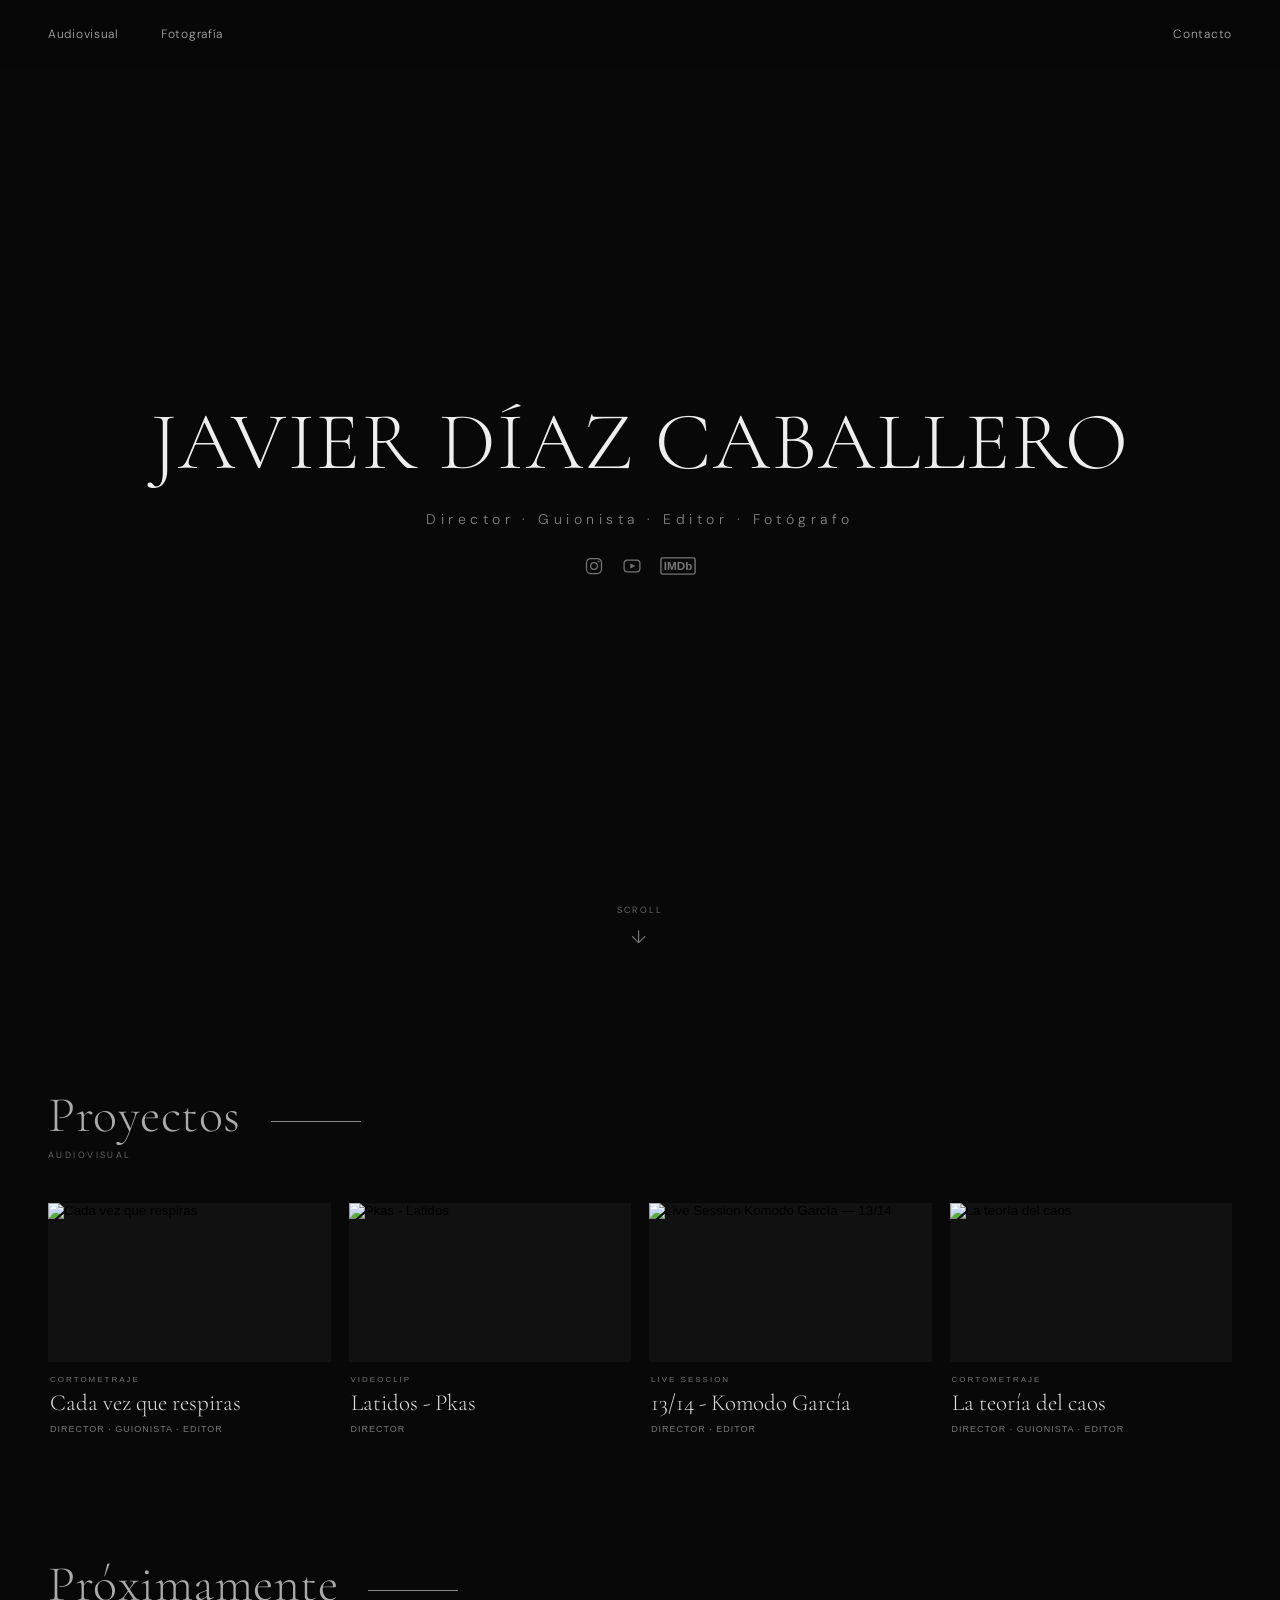
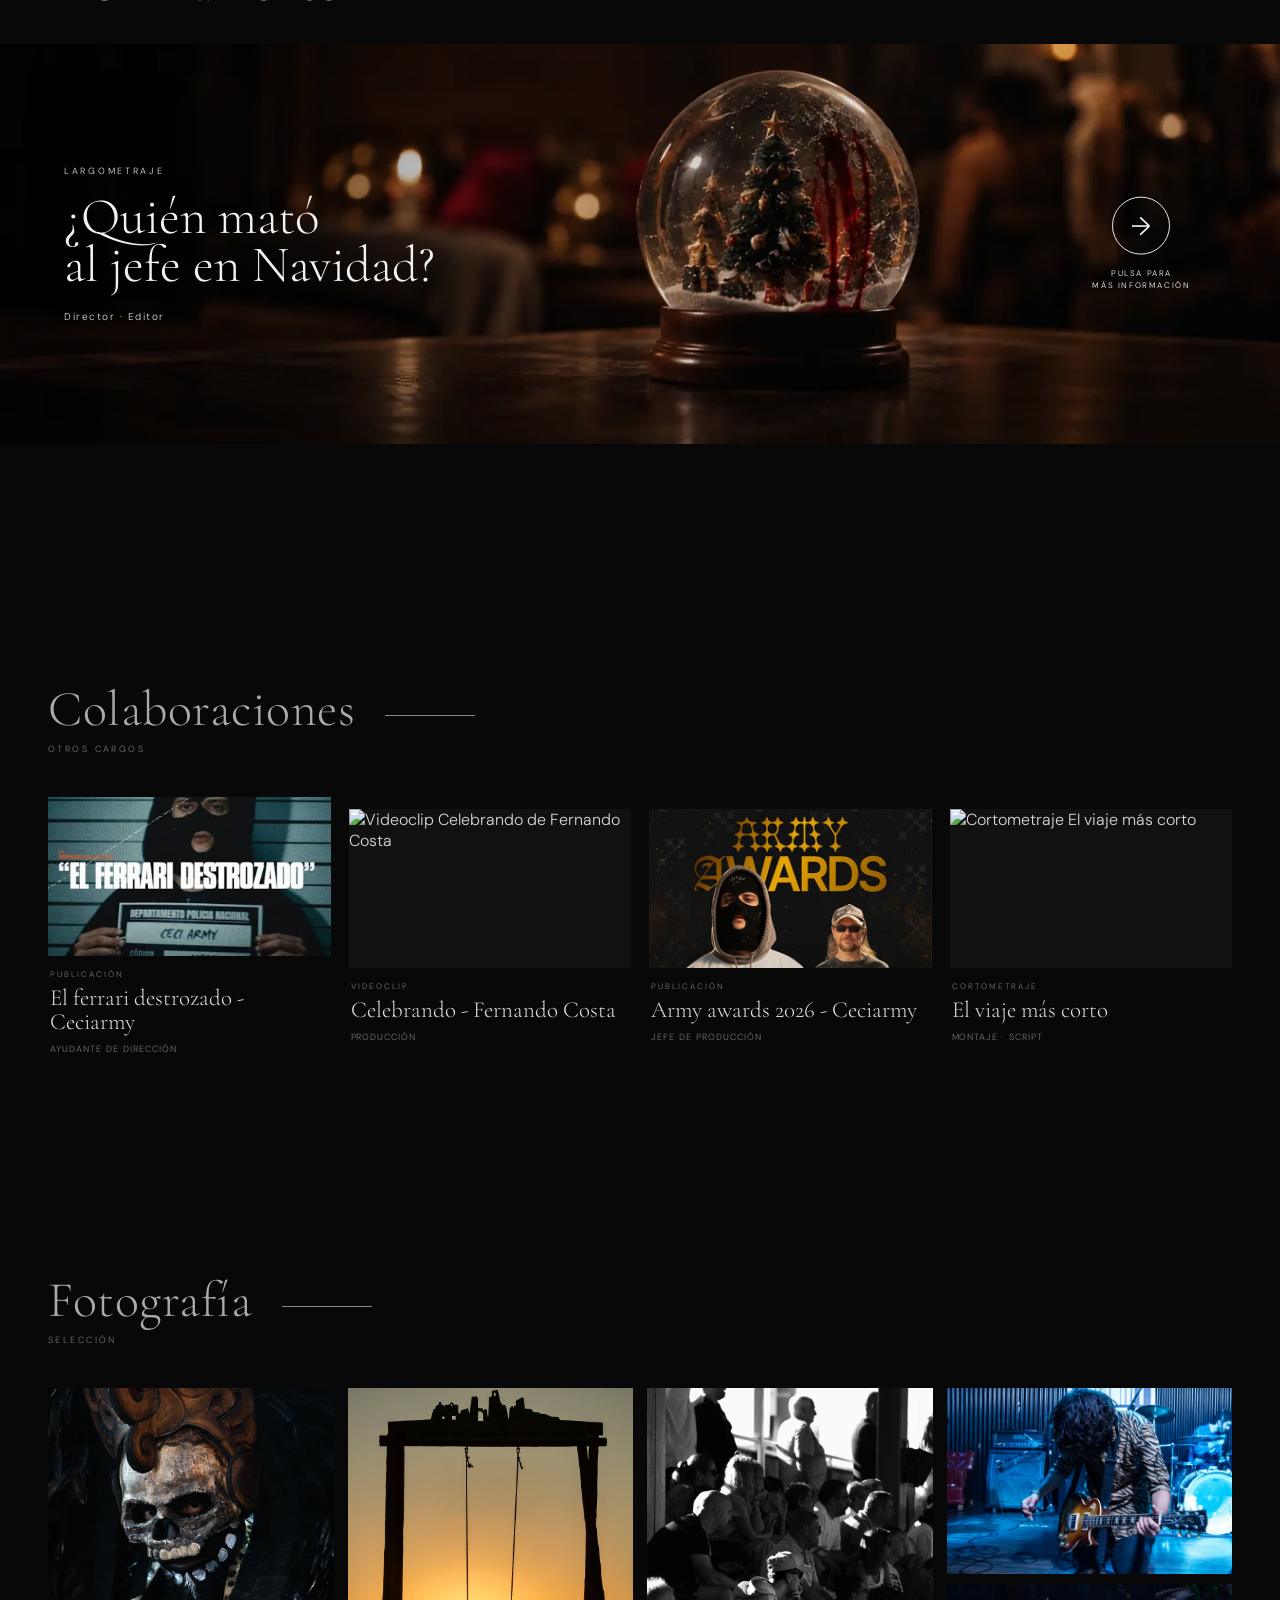
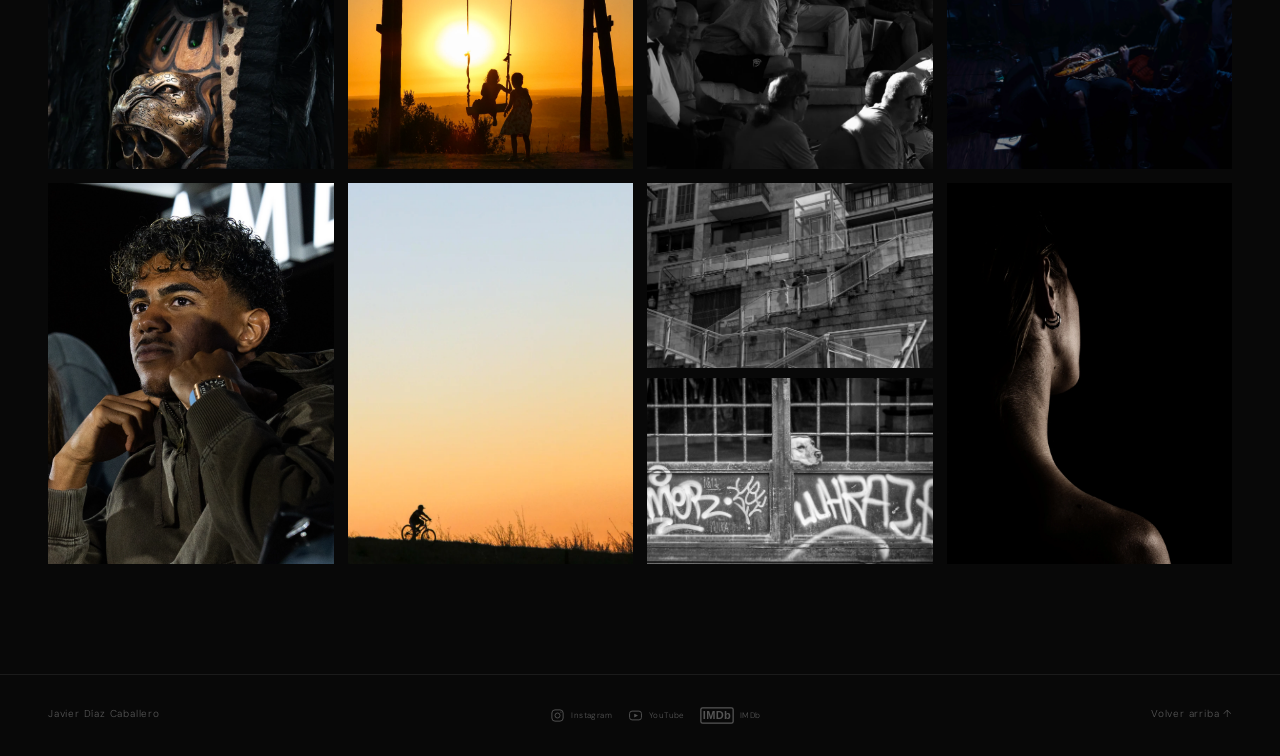
==== index.html @ ff7d281c "Usar portada WebP en inicio" ====
<!DOCTYPE html>
<html lang="es">

<head>
  <meta charset="UTF-8">
  <meta name="viewport" content="width=device-width, initial-scale=1.0">
  <title>Javier Díaz Caballero | Director, guionista, fotógrafo y editor</title>
  <meta name="description" content="Portfolio audiovisual y fotográfico de Javier Díaz Caballero, director, guionista, fotógrafo y editor. Largometrajes, cortometrajes, videoclips y colaboraciones.">
  <meta name="theme-color" content="#080808">
  <link rel="preconnect" href="https://fonts.googleapis.com">
  <link rel="preconnect" href="https://fonts.gstatic.com" crossorigin>
  <link href="https://fonts.googleapis.com/css2?family=Cormorant+Garamond:wght@300;400&family=DM+Sans:wght@300;400&display=swap" rel="stylesheet">
  <link rel="stylesheet" href="style.css">
</head>

<body>

  <header class="topbar" id="topbar">
    <nav class="topbar-left">
      <a href="#audiovisual">Audiovisual</a>
      <a href="#fotografia">Fotografía</a>
    </nav>
    <a href="#inicio" class="topbar-name">JAVIER DÍAZ CABALLERO</a>
    <nav class="topbar-right">
      <a href="contacto.html">Contacto</a>
    </nav>
  </header>

  <section class="hero" id="inicio">
    <div class="hero-content">
      <h1 id="hero-name">JAVIER DÍAZ CABALLERO</h1>
      <div class="hero-subtitle">Director · Guionista · Editor · Fotógrafo</div>
      <div class="hero-socials">
        <a href="https://www.instagram.com/javierdiazcaballero/" target="_blank" rel="noopener noreferrer" aria-label="Instagram">
          <svg viewBox="0 0 24 24" aria-hidden="true" style="width:20px;height:20px">
            <rect x="3" y="3" width="18" height="18" rx="5" ry="5" fill="none" stroke="currentColor" stroke-width="1.5" />
            <circle cx="12" cy="12" r="4" fill="none" stroke="currentColor" stroke-width="1.5" />
            <circle cx="17.5" cy="6.5" r="1" fill="currentColor" />
          </svg>
        </a>
        <a href="https://www.youtube.com/@javierdiazcaballero" target="_blank" rel="noopener noreferrer" aria-label="YouTube">
          <svg viewBox="0 0 24 24" aria-hidden="true" style="width:20px;height:20px">
            <rect x="2.5" y="5" width="19" height="14" rx="4" ry="4" fill="none" stroke="currentColor" stroke-width="1.5" />
            <path d="M10 9 L16 12 L10 15 Z" fill="currentColor" />
          </svg>
        </a>
        <a href="https://www.imdb.com/name/nm19049196/" target="_blank" rel="noopener noreferrer" aria-label="IMDb">
          <svg viewBox="0 0 40 20" style="width:36px;height:18px" aria-hidden="true">
            <rect x="1" y="1" width="38" height="18" rx="2" fill="none" stroke="currentColor" stroke-width="1.5" />
            <text x="20" y="14.5" text-anchor="middle" font-family="Arial, Helvetica, sans-serif" font-size="13" font-weight="900" fill="currentColor">IMDb</text>
          </svg>
        </a>
      </div>
    </div>
    <div class="hero-bottom">
      <a href="#audiovisual" class="scroll">SCROLL <span>↓</span></a>
    </div>
  </section>

  <main>
    <section id="audiovisual">
      <div class="section-header">
        <div>
          <h2>Proyectos</h2>
          <span class="section-label">Audiovisual</span>
        </div>
        <div class="section-line"></div>
      </div>

      <div class="projects">

        <button type="button" class="project project-video" data-video="https://www.youtube.com/embed/qft0q44p1rc?autoplay=1&rel=0" aria-label="Ver Cada vez que respiras">
          <div class="project-thumbnail">
            <img src="https://img.youtube.com/vi/qft0q44p1rc/maxresdefault.jpg" alt="Cada vez que respiras" loading="lazy" decoding="async">
          </div>
          <div class="project-info">
            <span class="project-type">Cortometraje</span>
            <h3>Cada vez que respiras</h3>
            <span class="project-role">DIRECTOR · GUIONISTA · EDITOR</span>
          </div>
        </button>

        <button type="button" class="project project-video" data-video="https://www.youtube.com/embed/8A5SqmwclHY?autoplay=1&rel=0" aria-label="Ver Latidos">
          <div class="project-thumbnail">
            <img src="https://img.youtube.com/vi/8A5SqmwclHY/maxresdefault.jpg" alt="Pkas - Latidos" loading="lazy" decoding="async">
          </div>
          <div class="project-info">
            <span class="project-type">Videoclip</span>
            <h3>Latidos - Pkas</h3>
            <span class="project-role">DIRECTOR</span>
          </div>
        </button>

        <button type="button" class="project project-video" data-video="https://www.youtube.com/embed/F_Lt15a8N4I?autoplay=1&rel=0" aria-label="Ver Live Session Komodo García">
          <div class="project-thumbnail">
            <img src="https://img.youtube.com/vi/F_Lt15a8N4I/maxresdefault.jpg" alt="Live Session Komodo García — 13/14" loading="lazy" decoding="async">
          </div>
          <div class="project-info">
            <span class="project-type">Live Session</span>
            <h3>13/14 - Komodo García</h3>
            <span class="project-role">DIRECTOR · EDITOR</span>
          </div>
        </button>

        <button type="button" class="project project-video" data-video="https://www.youtube.com/embed/ZtQ6fxfteO8?autoplay=1&rel=0" aria-label="Ver La teoría del caos">
          <div class="project-thumbnail">
            <img src="https://img.youtube.com/vi/ZtQ6fxfteO8/maxresdefault.jpg" alt="La teoría del caos" loading="lazy" decoding="async">
          </div>
          <div class="project-info">
            <span class="project-type">Cortometraje</span>
            <h3>La teoría del caos</h3>
            <span class="project-role">DIRECTOR · GUIONISTA · EDITOR</span>
          </div>
        </button>

      </div>

      <div class="upcoming">
        <div class="upcoming-header">
          <h2>Próximamente</h2>
          <div class="section-line"></div>
        </div>
        <a href="pelicula.html" class="upcoming-project">
          <div class="upcoming-image">
            <img src="imágenes/portadas/pelicula-portada.webp" alt="¿Quién mató al jefe en Navidad?" loading="lazy" decoding="async">
            <div class="upcoming-film-info">
              <span class="upcoming-type">Largometraje</span>
              <h3>¿Quién mató<br>al jefe en Navidad?</h3>
              <span class="upcoming-role">Director · Editor</span>
            </div>
            <div class="upcoming-cta">
              <div class="upcoming-circle">→</div>
              <span>PULSA PARA<br>MÁS INFORMACIÓN</span>
            </div>
          </div>
        </a>
      </div>
    </section>

    <section id="colaboraciones">
      <div class="section-header">
        <div>
          <h2>Colaboraciones</h2>
          <span class="section-label">Otros cargos</span>
        </div>
        <div class="section-line"></div>
      </div>
      <div class="collaborations-grid" id="collaborations-grid">
        <button type="button" class="project project-video collaboration-project collaboration-embed-trigger" data-video="https://www.instagram.com/reel/DVWljAODfEf/embed" aria-label="Reproducir EL FERRARI DESTROZADO dentro del portfolio">
          <div class="project-thumbnail collaboration-thumbnail">
            <img src="im%C3%A1genes/portadas/Portada%20ferrari.jpeg" alt="Portada de El Ferrari destrozado, colaboración con Ceciarmy" loading="lazy">
            <span class="collaboration-play" aria-hidden="true">↗</span>
          </div>
          <div class="project-info">
            <span class="project-type">Publicación</span>
            <h3>El ferrari destrozado - Ceciarmy</h3>
            <span class="project-role">AYUDANTE DE DIRECCIÓN</span>
          </div>
        </button>

        <button type="button" class="project project-video collaboration-project collaboration-embed-trigger" data-video="https://www.youtube.com/embed/Xs5RohVo41g?autoplay=1&amp;rel=0" aria-label="Reproducir CELEBRANDO - FERNANDO COSTA dentro del portfolio">
          <div class="project-thumbnail collaboration-thumbnail">
            <img src="https://img.youtube.com/vi/Xs5RohVo41g/hqdefault.jpg" alt="Videoclip Celebrando de Fernando Costa" loading="lazy">
            <span class="collaboration-play" aria-hidden="true">▶</span>
          </div>
          <div class="project-info">
            <span class="project-type">VIDEOCLIP</span>
            <h3>Celebrando - Fernando Costa</h3>
            <span class="project-role">PRODUCCIÓN</span>
          </div>
        </button>

        <button type="button" class="project project-video collaboration-project collaboration-embed-trigger" data-video="https://www.instagram.com/reel/DRAod-_jaOY/embed" aria-label="Reproducir ARMY AWARDS 2026 - CECI ARMY dentro del portfolio">
          <div class="project-thumbnail collaboration-thumbnail">
            <img src="im%C3%A1genes/portadas/army%20awards.jpg" alt="Portada de Army Awards 2026, colaboración con Ceci Army" loading="lazy">
            <span class="collaboration-play" aria-hidden="true">▶</span>
          </div>
          <div class="project-info">
            <span class="project-type">PUBLICACIÓN</span>
            <h3>Army awards 2026 - Ceciarmy</h3>
            <span class="project-role">JEFE DE PRODUCCIÓN</span>
          </div>
        </button>
        <button type="button" class="project project-video collaboration-project collaboration-embed-trigger" data-video="https://www.youtube.com/embed/mnYJEQEH6YE?autoplay=1&amp;rel=0" aria-label="Reproducir EL VIAJE MÁS CORTO dentro del portfolio">
          <div class="project-thumbnail collaboration-thumbnail">
            <img src="https://img.youtube.com/vi/mnYJEQEH6YE/hqdefault.jpg" alt="Cortometraje El viaje más corto" loading="lazy">
            <span class="collaboration-play" aria-hidden="true">▶</span>
          </div>
          <div class="project-info">
            <span class="project-type">CORTOMETRAJE</span>
            <h3>El viaje más corto</h3>
            <span class="project-role">MONTAJE · SCRIPT</span>
          </div>
        </button>
      </div>
    </section>

    <section id="fotografia">
      <div class="section-header">
        <div><h2>Fotografía</h2><span class="section-label">Selección</span></div>
        <div class="section-line"></div>
      </div>
      <div class="photo-grid" id="photo-gallery" aria-label="Galería fotográfica">
        <button class="photo-item" type="button" data-photo-index="0" aria-label="Ampliar fotografía 1"><img src="fotografias/JDG00147-2.webp" alt="Cráneo" loading="lazy"></button>
        <button class="photo-item" type="button" data-photo-index="1" aria-label="Ampliar fotografía 2"><img src="fotografias/P1000303-2.webp" alt="Columpio al atardecer" loading="lazy"></button>
        <button class="photo-item" type="button" data-photo-index="2" aria-label="Ampliar fotografía 3"><img src="fotografias/JDG01382-2.webp" alt="Espectadores" loading="lazy"></button>
        <div class="photo-pair" aria-label="Dos fotografías horizontales">
          <button class="photo-item photo-item-horizontal" type="button" data-photo-index="3" aria-label="Ampliar fotografía 4"><img src="fotografias/Ice%20Crime%203.webp" alt="Ice Crime 3" loading="lazy"></button>
          <button class="photo-item photo-item-horizontal" type="button" data-photo-index="4" aria-label="Ampliar fotografía 5"><img src="fotografias/Ice%20Crime%204.webp" alt="Ice Crime 4" loading="lazy"></button>
        </div>
        <button class="photo-item" type="button" data-photo-index="5" aria-label="Ampliar fotografía 6"><img src="fotografias/JDG03495.webp" alt="Lamine Yamal" loading="lazy"></button>
        <button class="photo-item" type="button" data-photo-index="6" aria-label="Ampliar fotografía 7"><img src="fotografias/P1000355.webp" alt="Ciclista al atardecer" loading="lazy"></button>
        <div class="photo-pair" aria-label="Dos fotografías horizontales">
          <button class="photo-item photo-item-horizontal" type="button" data-photo-index="7" aria-label="Ampliar fotografía 8"><img src="fotografias/More%20than%20pictures%2035.webp" alt="More than pictures 35" loading="lazy"></button>
          <button class="photo-item photo-item-horizontal" type="button" data-photo-index="8" aria-label="Ampliar fotografía 9"><img src="fotografias/More%20than%20pictures%2014.webp" alt="More than pictures 14" loading="lazy"></button>
        </div>
        <button class="photo-item" type="button" data-photo-index="9" aria-label="Ampliar fotografía 10"><img src="fotografias/More%20than%20pictures%2040.webp" alt="Modelo de espaldas" loading="lazy"></button>
      </div>
    </section>
  </main>

  <div class="video-modal" id="video-modal" aria-hidden="true">
    <div class="video-modal-backdrop" data-close="true"></div>
    <div class="video-modal-content" role="dialog" aria-modal="true">
      <button type="button" class="video-modal-close" id="video-modal-close" aria-label="Cerrar vídeo">×</button>
      <div class="video-frame">
        <iframe id="video-iframe" src="" title="Vídeo" allow="autoplay; encrypted-media; picture-in-picture; web-share; clipboard-write"></iframe>
      </div>
    </div>
  </div>

  
  <div class="external-preview-modal" id="external-preview-modal" aria-hidden="true">
    <div class="external-preview-backdrop" data-preview-close="true"></div>
    <section class="external-preview-dialog" role="dialog" aria-modal="true" aria-labelledby="external-preview-title">
      <button class="external-preview-close" type="button" aria-label="Cerrar vista previa" data-preview-close="true">×</button>
      <div class="external-preview-kicker">VISTA DENTRO DEL PORTFOLIO</div>
      <h2 id="external-preview-title">Vista previa</h2>
      <div id="external-preview-content" class="external-preview-content"></div>
      <a id="external-preview-open" class="external-preview-open" href="#" target="_blank" rel="noopener noreferrer">Abrir fuente externa ↗</a>
    </section>
  </div>

<div class="photo-lightbox" id="photo-lightbox" aria-hidden="true">
    <button class="photo-lightbox-close" type="button" aria-label="Cerrar fotografía">×</button>
    <button class="photo-lightbox-arrow photo-lightbox-prev" type="button" aria-label="Fotografía anterior">‹</button>
    <img class="photo-lightbox-image" id="photo-lightbox-image" src="" alt="">
    <button class="photo-lightbox-arrow photo-lightbox-next" type="button" aria-label="Fotografía siguiente">›</button>
    <span class="photo-lightbox-counter" id="photo-lightbox-counter" aria-live="polite"></span>
  </div>

<footer>
    <span>Javier Díaz Caballero</span>
    <div class="footer-socials">
      <a href="https://www.instagram.com/javierdiazcaballero/" target="_blank" rel="noopener noreferrer" aria-label="Instagram">
        <svg viewBox="0 0 24 24" aria-hidden="true">
          <rect x="3" y="3" width="18" height="18" rx="5" ry="5" fill="none" stroke="currentColor" stroke-width="1.5" />
          <circle cx="12" cy="12" r="4" fill="none" stroke="currentColor" stroke-width="1.5" />
          <circle cx="17.5" cy="6.5" r="1" fill="currentColor" />
        </svg>
        <span>Instagram</span>
      </a>
      <a href="https://www.youtube.com/@javierdiazcaballero" target="_blank" rel="noopener noreferrer" aria-label="YouTube">
        <svg viewBox="0 0 24 24" aria-hidden="true">
          <rect x="2.5" y="5" width="19" height="14" rx="4" ry="4" fill="none" stroke="currentColor" stroke-width="1.5" />
          <path d="M10 9 L16 12 L10 15 Z" fill="currentColor" />
        </svg>
        <span>YouTube</span>
      </a>
      <a href="https://www.imdb.com/name/nm19049196/" target="_blank" rel="noopener noreferrer" aria-label="IMDb">
        <svg viewBox="0 0 40 20" style="width:34px;height:17px" aria-hidden="true">
          <rect x="1" y="1" width="38" height="18" rx="2" fill="none" stroke="currentColor" stroke-width="1.5" />
          <text x="20" y="14.5" text-anchor="middle" font-family="Arial, Helvetica, sans-serif" font-size="13" font-weight="900" fill="currentColor">IMDb</text>
        </svg>
        <span>IMDb</span>
      </a>
    </div>
    <a href="#inicio">Volver arriba ↑</a>
  </footer>

  <script>
    const topbar = document.getElementById('topbar');
    const heroName = document.getElementById('hero-name');

    function updateHeader() {
      if (window.scrollY > 80) {
        topbar.classList.add('is-visible');
        heroName.classList.add('is-scrolled');
      } else {
        topbar.classList.remove('is-visible');
        heroName.classList.remove('is-scrolled');
      }
    }

    window.addEventListener('scroll', updateHeader);
    updateHeader();

    const modal = document.getElementById('video-modal');
    const iframe = document.getElementById('video-iframe');
    const close = document.getElementById('video-modal-close');
    const triggers = document.querySelectorAll('.project-video');

    triggers.forEach(trigger => {
      trigger.addEventListener('click', () => {
        const isInstagramReel = trigger.dataset.video.includes('instagram.com');
        modal.classList.toggle('is-vertical', isInstagramReel);
        iframe.src = trigger.dataset.video;
        modal.classList.add('is-open');
        modal.setAttribute('aria-hidden', 'false');
        document.body.classList.add('modal-open');
      });
    });

    function closeVideo() {
      iframe.src = '';
      modal.classList.remove('is-open', 'is-vertical');
      modal.setAttribute('aria-hidden', 'true');
      document.body.classList.remove('modal-open');
    }

    close.addEventListener('click', closeVideo);

    modal.addEventListener('click', event => {
      if (event.target.dataset.close === 'true') {
        closeVideo();
      }
    });

    document.addEventListener('keydown', event => {
      if (event.key === 'Escape') {
        closeVideo();
      }
    });
  </script>


<script>
(() => {
  const modal = document.getElementById('external-preview-modal');
  if (!modal) return;
  const title = document.getElementById('external-preview-title');
  const content = document.getElementById('external-preview-content');
  const openLink = document.getElementById('external-preview-open');
  let lastFocus = null;
  function closePreview() {
    modal.classList.remove('is-open');
    modal.setAttribute('aria-hidden', 'true');
    document.body.classList.remove('external-preview-open');
    content.replaceChildren();
    if (lastFocus) lastFocus.focus();
  }
  function showPreview(anchor) {
    lastFocus = anchor;
    const url = anchor.href;
    const host = new URL(url).hostname.replace('www.', '');
    const label = anchor.getAttribute('aria-label') || anchor.innerText.trim().replace(/\s+/g, ' ') || host;
    const context = anchor.closest('article, .film-news-card, .social-card, section, footer');
    const contextText = context ? context.innerText.trim().replace(/\s+/g, ' ').slice(0, 340) : '';
    title.textContent = label;
    openLink.href = url;
    content.replaceChildren();
    if (host.includes('instagram.com')) {
      const follow = document.createElement('a');
      follow.className = 'instagram-follow-cta';
      follow.href = 'https://www.instagram.com/javierdiazcaballero/';
      follow.target = '_blank';
      follow.rel = 'noopener noreferrer';
      follow.textContent = 'Seguir';
      content.appendChild(follow);
      const quote = document.createElement('blockquote');
      quote.className = 'instagram-media';
      quote.setAttribute('data-instgrm-permalink', url);
      quote.setAttribute('data-instgrm-version', '14');
      quote.style.cssText = 'background:#fff;border:0;border-radius:8px;margin:0 auto;max-width:540px;min-width:280px;width:100%;';
      content.appendChild(quote);
      if (!document.querySelector('script[data-instagram-embed]')) {
        const embedScript = document.createElement('script');
        embedScript.async = true;
        embedScript.src = 'https://www.instagram.com/embed.js';
        embedScript.dataset.instagramEmbed = 'true';
        embedScript.onload = () => { if (window.instgrm) window.instgrm.Embeds.process(); };
        document.body.appendChild(embedScript);
      } else if (window.instgrm) {
        window.instgrm.Embeds.process();
      }
    } else if (host.includes('imdb.com')) {
      const profile = document.createElement('article');
      profile.className = 'imdb-profile-preview';
      const head = document.createElement('div');
      head.className = 'imdb-profile-head';
      const monogram = document.createElement('div');
      monogram.className = 'imdb-profile-monogram';
      monogram.textContent = 'JD';
      const identity = document.createElement('div');
      const name = document.createElement('h3');
      name.className = 'imdb-profile-name';
      name.textContent = 'Javier Díaz Caballero';
      const roles = document.createElement('p');
      roles.className = 'imdb-profile-roles';
      roles.textContent = 'Director · Editor';
      identity.append(name, roles);
      head.append(monogram, identity);
      const line = document.createElement('div');
      line.className = 'imdb-profile-divider';
      const caption = document.createElement('p');
      caption.className = 'imdb-profile-caption';
      caption.textContent = 'Perfil profesional en IMDb';
      const credits = document.createElement('div');
      credits.className = 'imdb-profile-credit';
      const creditName = document.createElement('strong');
      creditName.textContent = '¿Quién mató al jefe en Navidad?';
      const creditRole = document.createElement('span');
      creditRole.textContent = 'Largometraje';
      credits.append(creditName, creditRole);
      profile.append(head, line, caption, credits);
      content.appendChild(profile);
    } else {
      const card = document.createElement('div');
      card.className = 'external-preview-card';
      const source = document.createElement('span');
      source.className = 'external-preview-source';
      source.textContent = host;
      const description = document.createElement('p');
      description.className = 'external-preview-description';
      description.textContent = contextText || ('Has seleccionado contenido de ' + host + '. Puedes consultar la referencia desde aquí sin salir automáticamente del portfolio.');
      const note = document.createElement('p');
      note.className = 'external-preview-note';
      note.textContent = 'La página completa de esta fuente no se puede garantizar dentro de otra web. Permaneces en el portfolio; solo saldrás si eliges abrir la fuente.';
      card.append(source, description, note);
      content.appendChild(card);
    }
    modal.classList.add('is-open');
    modal.setAttribute('aria-hidden', 'false');
    document.body.classList.add('external-preview-open');
    modal.querySelector('[data-preview-close="true"]').focus();
  }
  document.querySelectorAll('a[target="_blank"][href^="https://"]').forEach(anchor => {
    if (anchor.dataset.video || anchor.closest('#external-preview-modal')) return;
    const targetHost = new URL(anchor.href).hostname;
    if (targetHost.includes('youtube.com') || targetHost.includes('youtu.be') || targetHost.includes('instagram.com') || targetHost.includes('imdb.com')) return;
    anchor.addEventListener('click', event => {
      if (event.metaKey || event.ctrlKey || event.shiftKey || event.altKey) return;
      event.preventDefault();
      showPreview(anchor);
    });
  });
  modal.addEventListener('click', event => {
    if (event.target.dataset.previewClose === 'true') closePreview();
  });
  document.addEventListener('keydown', event => {
    if (event.key === 'Escape' && modal.classList.contains('is-open')) closePreview();
  });
})();
</script>

<script>
(() => {
  const gallery = document.getElementById('photo-gallery');
  const lightbox = document.getElementById('photo-lightbox');
  if (!gallery || !lightbox) return;
  const photos = Array.from(gallery.querySelectorAll('img'));
  const image = document.getElementById('photo-lightbox-image');
  const counter = document.getElementById('photo-lightbox-counter');
  const closeButton = lightbox.querySelector('.photo-lightbox-close');
  const previousButton = lightbox.querySelector('.photo-lightbox-prev');
  const nextButton = lightbox.querySelector('.photo-lightbox-next');
  let current = 0, previousFocus = null;
  function showPhoto(index) {
    current = (index + photos.length) % photos.length;
    image.src = photos[current].src;
    image.alt = photos[current].alt;
    counter.textContent = (current + 1) + ' / ' + photos.length;
  }
  function openPhoto(index, trigger) {
    previousFocus = trigger; showPhoto(index);
    lightbox.classList.add('is-open');
    lightbox.setAttribute('aria-hidden', 'false');
    document.body.classList.add('photo-lightbox-open');
    closeButton.focus();
  }
  function closePhoto() {
    lightbox.classList.remove('is-open');
    lightbox.setAttribute('aria-hidden', 'true');
    document.body.classList.remove('photo-lightbox-open');
    image.src = '';
    if (previousFocus) previousFocus.focus();
  }
  gallery.querySelectorAll('.photo-item').forEach(button => {
    button.addEventListener('click', () => openPhoto(Number(button.dataset.photoIndex), button));
  });
  previousButton.addEventListener('click', () => showPhoto(current - 1));
  nextButton.addEventListener('click', () => showPhoto(current + 1));
  closeButton.addEventListener('click', closePhoto);
  lightbox.addEventListener('click', event => { if (event.target === lightbox) closePhoto(); });
  document.addEventListener('keydown', event => {
    if (!lightbox.classList.contains('is-open')) return;
    if (event.key === 'Escape') closePhoto();
    if (event.key === 'ArrowLeft') showPhoto(current - 1);
    if (event.key === 'ArrowRight') showPhoto(current + 1);
  });
  let touchStartX = 0;
  lightbox.addEventListener('touchstart', event => { touchStartX = event.changedTouches[0].screenX; }, {passive:true});
  lightbox.addEventListener('touchend', event => {
    const delta = event.changedTouches[0].screenX - touchStartX;
    if (Math.abs(delta) > 45) showPhoto(current + (delta < 0 ? 1 : -1));
  }, {passive:true});
})();
</script>

</body>
</html>
---- style.css ----
400&family=DM+Sans:wght@300;400&display=swap');

* {
  box-sizing: border-box;
}


html {
  scroll-behavior: smooth;
}


body {
  margin: 0;
  background: #080808;
  color: #d8d8d8;
  font-family: 'DM Sans', sans-serif;
  font-weight: 300;
}


body.modal-open {
  overflow: hidden;
}


a {
  color: inherit;
  text-decoration: none;
}



/* =========================
   TOPBAR
========================= */

.topbar {
  position: fixed;
  top: 0;
  left: 0;
  right: 0;
  z-index: 100;
  height: 68px;

  display: grid;
  grid-template-columns: 1fr auto 1fr;
  align-items: center;

  padding: 0 48px;

  background: rgba(8, 8, 8, 0.92);

  backdrop-filter: blur(12px);
  -webkit-backdrop-filter: blur(12px);

  border-bottom: 1px solid rgba(255, 255, 255, 0.08);

  opacity: 0;
  transform: translateY(-100%);

  transition:
    opacity 0.45s ease,
    transform 0.45s ease;
}


.topbar.is-visible {
  opacity: 1;
  transform: translateY(0);
}


.topbar-left,
.topbar-right {
  display: flex;
  align-items: center;
}


.topbar-left {
  gap: 42px;
}


.topbar-right {
  justify-content: flex-end;
}


.topbar a {
  font-size: 12px;
  letter-spacing: 0.06em;
  color: #aaa;
  transition: color 0.3s ease;
}


.topbar a:hover {
  color: #fff;
}


.topbar-name {
  font-family: 'Cormorant Garamond', serif !important;
  font-size: 18px !important;
  font-weight: 300 !important;
  letter-spacing: 0.18em !important;
  color: #d5d5d5 !important;
  white-space: nowrap;
}



/* =========================
   HERO
========================= */

.hero {
  min-height: 100svh;

  position: relative;

  display: flex;
  align-items: center;
  justify-content: center;

  padding: 40px;
}


.hero-content {
  text-align: center;
}


.hero h1 {
  margin: 0;

  font-family: 'Cormorant Garamond', serif;

  font-size: clamp(48px, 7vw, 108px);

  line-height: 0.95;

  font-weight: 300;

  letter-spacing: 0.02em;

  color: #eeeeee;

  white-space: nowrap;

  transition:
    transform 0.7s cubic-bezier(.22,.61,.36,1),
    opacity 0.5s ease;
}


.hero h1.is-scrolled {
  transform: translateY(-45vh);
  opacity: 0;
}


.hero-subtitle {
  margin-top: 28px;

  font-size: 13px;

  letter-spacing: 0.28em;

  color: #858585;
}


.hero-bottom {
  position: absolute;

  bottom: 34px;

  left: 0;
  right: 0;

  text-align: center;
}


.scroll {
  display: flex;

  flex-direction: column;

  align-items: center;

  gap: 12px;

  font-size: 9px;

  letter-spacing: 0.25em;

  color: #777;
}


.scroll span {
  font-size: 18px;

  line-height: 1;
}



/* =========================
   SECCIONES
========================= */

#audiovisual,
#fotografia {
  padding: 110px 48px;
}


section {
  scroll-margin-top: 90px;
}



/* =========================
   CABECERAS
========================= */

.section-header,
.upcoming-header {
  display: flex;

  align-items: center;

  gap: 30px;

  margin-bottom: 42px;
}


.section-header h2,
.upcoming-header h2 {
  margin: 0;

  font-family: 'Cormorant Garamond', serif;

  font-size: clamp(38px, 4vw, 50px);

  line-height: 1;

  font-weight: 300;

  color: #aaa;

  letter-spacing: 0.01em;
}


.section-label {
  display: block;

  margin-top: 9px;

  font-size: 9px;

  text-transform: uppercase;

  letter-spacing: 0.27em;

  color: #777;
}


.section-line {
  width: 90px;

  height: 1px;

  background: #888;

  margin-top: 13px;
}



/* =========================
   PROYECTOS
========================= */

.projects {
  display: grid;

  grid-template-columns:
    repeat(4, minmax(0, 1fr));

  gap: 18px;
}


.project {
  display: block;

  width: 100%;

  padding: 0;

  border: 0;

  background: transparent;

  cursor: pointer;

  text-align: left;
}


.project-thumbnail {
  width: 100%;

  aspect-ratio: 16 / 9;

  overflow: hidden;

  background: #111;
}


.project-thumbnail img {
  width: 100%;
  height: 100%;

  display: block;

  object-fit: cover;

  transition:
    transform 0.7s ease,
    filter 0.7s ease;
}


.project:hover .project-thumbnail img {
  transform: scale(1.035);

  filter: brightness(0.84);
}


.project-info {
  padding: 13px 2px 0;

  background: transparent;
}


.project-type {
  display: block;

  margin-bottom: 7px;

  font-size: 8px;

  text-transform: uppercase;

  letter-spacing: 0.25em;

  color: #777;
}


.project h3 {
  margin: 0;

  font-family: 'Cormorant Garamond', serif;

  font-size: 23px;

  line-height: 1.05;

  font-weight: 300;

  color: #ddd;
}


.project-role {
  display: block;

  margin-top: 9px;

  font-size: 9px;

  letter-spacing: 0.11em;

  color: #777;
}



/* =========================
   PRÓXIMAMENTE
========================= */

.upcoming {
  padding: 125px 0 20px;
}


.upcoming-header {
  margin-bottom: 35px;
}


.upcoming-header h2 {
  color: #aaa;
}


.upcoming-project {
  display: block;

  width: 100vw;

  margin-left: -48px;
}


.upcoming-image {
  position: relative;

  width: 100%;

  aspect-ratio: 16 / 5;

  overflow: hidden;

  background: #111;
}


.upcoming-image::after {
  content: "";

  position: absolute;

  inset: 0;

  background:
    linear-gradient(
      90deg,
      rgba(0,0,0,0.48) 0%,
      rgba(0,0,0,0.15) 45%,
      rgba(0,0,0,0.05) 100%
    );

  pointer-events: none;

  z-index: 1;
}


.upcoming-image img {
  position: absolute;

  inset: 0;

  width: 100%;
  height: 100%;

  display: block;

  object-fit: cover;

  transition:
    transform 0.9s ease,
    filter 0.7s ease;
}


.upcoming-film-info {
  position: absolute;

  left: 5vw;

  top: 50%;

  z-index: 2;

  transform: translateY(-50%);

  text-align: left;
}


.upcoming-type {
  display: block;

  margin-bottom: 16px;

  font-size: 9px;

  text-transform: uppercase;

  letter-spacing: 0.3em;

  color: #e1e1e1;
}


.upcoming-film-info h3 {
  margin: 0;

  font-family: 'Cormorant Garamond', serif;

  font-size: clamp(42px, 4vw, 65px);

  line-height: 0.94;

  font-weight: 300;

  color: #f2f2f2;
}


.upcoming-role {
  display: block;

  margin-top: 21px;

  font-size: 10px;

  letter-spacing: 0.15em;

  color: #ddd;
}


.upcoming-cta {
  position: absolute;

  right: 7vw;

  top: 50%;

  z-index: 3;

  transform: translateY(-50%);

  display: flex;

  flex-direction: column;

  align-items: center;

  gap: 12px;

  color: #fff;

  text-align: center;

  transition:
    transform 0.4s ease,
    opacity 0.4s ease;
}


.upcoming-circle {
  width: 56px;

  height: 56px;

  display: flex;

  align-items: center;

  justify-content: center;

  border: 1px solid rgba(255,255,255,0.9);

  border-radius: 50%;

  font-size: 26px;

  font-weight: 300;

  transition:
    background 0.4s ease,
    transform 0.4s ease;
}


.upcoming-cta span {
  font-size: 8px;

  line-height: 1.55;

  letter-spacing: 0.2em;
}


.upcoming-project:hover .upcoming-image img {
  transform: scale(1.035);

  filter: brightness(0.75);
}


.upcoming-project:hover .upcoming-cta {
  transform:
    translateY(-50%)
    translateX(6px);
}


.upcoming-project:hover .upcoming-circle {
  background: rgba(255,255,255,0.12);

  transform: scale(1.04);
}



/* =========================
   FOTOGRAFÍA
========================= */

.photo-grid {
  display: grid;

  grid-template-columns:
    repeat(2, minmax(0, 1fr));

  gap: 18px;
}


.photo-placeholder {
  aspect-ratio: 4 / 3;

  display: flex;

  align-items: flex-end;

  padding: 16px;

  background: #111;

  color: #aaa;

  font-family: 'Cormorant Garamond', serif;

  font-size: 19px;

  transition: background 0.3s ease;
}


.photo-placeholder:hover {
  background: #151515;
}



/* =========================
   CONTACTO
========================= */

.contact {
  min-height: 55vh;

  padding: 120px 48px;

  display: flex;

  flex-direction: column;

  justify-content: center;
}


.contact-link {
  width: fit-content;

  font-family: 'Cormorant Garamond', serif;

  font-size: clamp(30px, 4vw, 52px);

  font-weight: 300;

  color: #aaa;

  border-bottom: 1px solid #333;
}


.contact-link:hover {
  color: #fff;
}



/* =========================
   MODAL
========================= */

.video-modal {
  position: fixed;

  inset: 0;

  z-index: 200;

  display: flex;

  align-items: center;

  justify-content: center;

  opacity: 0;

  visibility: hidden;

  transition:
    opacity 0.3s ease,
    visibility 0.3s ease;
}


.video-modal.is-open {
  opacity: 1;

  visibility: visible;
}


.video-modal-backdrop {
  position: absolute;

  inset: 0;

  background: rgba(0,0,0,0.94);
}


.video-modal-content {
  position: relative;

  z-index: 1;

  width: min(1100px, 90vw);
}


.video-frame {
  width: 100%;

  aspect-ratio: 16 / 9;

  background: #000;
}


.video-frame iframe {
  width: 100%;
  height: 100%;

  border: 0;
}


.video-modal-close {
  position: absolute;

  top: -45px;
  right: 0;

  border: 0;

  background: transparent;

  color: #aaa;

  font-size: 32px;

  cursor: pointer;
}



/* =========================
   FOOTER
========================= */

footer {
  padding: 32px 48px;

  display: flex;

  justify-content: space-between;

  border-top: 1px solid rgba(255,255,255,0.08);

  font-size: 10px;

  letter-spacing: 0.08em;

  color: #555;
}



/* =========================
   TABLET
========================= */

@media (max-width: 900px) {

  .projects {
    grid-template-columns:
      repeat(2, minmax(0, 1fr));
  }


}



/* =========================
   MÓVIL
========================= */

@media (max-width: 650px) {

  .topbar {
    height: 58px;

    padding: 0 12px;

    grid-template-columns:
      auto 1fr auto;

    column-gap: 8px;
  }


  .topbar-left {
    gap: 10px;
  }


  .topbar-right {
    justify-content: flex-end;
  }


  .topbar a {
    font-size: 8px;

    letter-spacing: 0.03em;
  }


  .topbar-name {
    width: auto;

    font-size: 9px !important;

    line-height: 1;

    letter-spacing: 0.02em !important;

    white-space: nowrap;

    text-align: center;
  }



  /* HERO */

  .hero {
    padding: 20px;
  }


  .hero h1 {
    width: 100%;

    max-width: 300px;

    margin: 0 auto;

    font-size: 13vw;

    line-height: 0.86;

    white-space: normal;
  }


  .hero-subtitle {
    margin-top: 28px;

    font-size: 9px;

    line-height: 1.8;

    letter-spacing: 0.15em;
  }



  /* SECCIONES */

  #audiovisual,
  #fotografia {
    padding: 90px 20px;
  }


  .section-header,
  .upcoming-header {
    gap: 18px;

    margin-bottom: 30px;
  }


  .section-header h2,
  .upcoming-header h2 {
    font-size: 38px;
  }



  /* PROYECTOS */

  .projects {
    grid-template-columns:
      repeat(2, minmax(0, 1fr));

    gap: 24px 12px;
  }


  .project-thumbnail {
    aspect-ratio: 16 / 9;
  }


  .project-info {
    padding: 9px 1px 0;
  }


  .project-type {
    font-size: 6px;

    margin-bottom: 5px;

    letter-spacing: 0.12em;
  }


  .project h3 {
    font-size: 16px;
  }


  .project-role {
    margin-top: 5px;

    font-size: 6px;

    letter-spacing: 0.03em;
  }



  /* PRÓXIMAMENTE */

  .upcoming {
    padding: 105px 0 15px;
  }


  .upcoming-project {
    width: 100vw;

    margin-left: -20px;
  }


  .upcoming-image {
    aspect-ratio: 16 / 8;
  }


  .upcoming-film-info {
    left: 24px;
  }


  .upcoming-film-info h3 {
    font-size: 8.5vw;

    max-width: 70%;
  }


  .upcoming-cta {
    right: 18px;

    top: auto;

    bottom: 18px;

    transform: none;
  }


  .upcoming-circle {
    width: 42px;

    height: 42px;

    font-size: 19px;
  }


  .upcoming-cta span {
    font-size: 5px;
  }



  /* FOTOGRAFÍA */

  .photo-grid {
    gap: 12px;
  }



  /* CONTACTO */

  .contact {
    padding: 90px 20px;
  }



  /* FOOTER */

  footer {
    padding: 25px 20px;

    flex-direction: column;

    align-items: flex-start;

    gap: 18px;
  }


}



/* =========================================================
   AJUSTES FINALES
========================================================= */

/* TOPBAR */

.topbar {
  opacity: 1;
  transform: translateY(0);
  border-bottom: none;
}


.topbar-name {
  opacity: 0;
  transition: opacity 0.45s ease;
}


.topbar.is-visible .topbar-name {
  opacity: 1;
}



/* HERO */

.hero h1 {
  font-size: clamp(44px, 6.4vw, 98px);
}


.hero-subtitle {
  font-size: 14px;
  letter-spacing: 0.32em;
}


.hero-socials {
  display: flex;
  align-items: center;
  justify-content: center;
  gap: 18px;
  margin-top: 28px;
}


.hero-socials a {
  display: inline-flex;
  color: #777;
  transition: color 0.3s ease;
}


.hero-socials a:hover {
  color: #fff;
}


.hero-socials svg {
  width: 13px;
  height: 13px;
  display: block;
}



/* FOOTER */

.footer-socials {
  display: flex;
  align-items: center;
  gap: 16px;
}


.footer-socials a {
  display: inline-flex;
  align-items: center;
  gap: 6px;
  font-size: 8px;
  letter-spacing: 0.05em;
}


.footer-socials svg {
  width: 15px;
  height: 15px;
  display: block;
}



/* PRÓXIMAMENTE */

.upcoming-header .section-line {
  margin-top: 13px;
}



/* =========================================================
   PÁGINA DE CONTACTO
========================================================= */

.contact-page {
  min-height: calc(100svh - 68px);
  padding: 130px 8vw 80px;
}


.contact-section {
  width: 100%;
  max-width: 1150px;
  margin: 0 auto;

  display: grid;
  grid-template-columns: 0.8fr 1.2fr;

  column-gap: 9vw;
  row-gap: 40px;
  align-items: start;
}


.contact-intro {
  padding-top: 4px;
}


.contact-label {
  display: block;
  margin-bottom: 24px;
  font-size: 9px;
  text-transform: uppercase;
  letter-spacing: 0.27em;
  color: #777;
}


.contact-intro h1 {
  margin: 0;
  font-family: 'Cormorant Garamond', serif;
  font-size: clamp(42px, 4.2vw, 62px);
  line-height: 0.95;
  font-weight: 300;
  color: #ddd;
}


.contact-intro p {
  margin: 24px 0 0;
  font-family: 'Cormorant Garamond', serif;
  font-size: 24px;
  font-weight: 300;
  color: #777;
}


.contact-form {
  width: 100%;
}


.contact-field {
  margin-bottom: 27px;
}


.contact-field label {
  display: block;
  margin-bottom: 10px;
  font-size: 10px;
  font-weight: 400;
  text-transform: uppercase;
  letter-spacing: 0.2em;
  color: #aaa;
}


.contact-field input,
.contact-field textarea {
  width: 100%;
  padding: 8px 0 12px;
  border: 0;
  border-bottom: 1px solid rgba(255,255,255,0.14);
  border-radius: 0;
  outline: none;
  background: transparent;
  color: #ccc;
  font-family: 'DM Sans', sans-serif;
  font-size: 13px;
  font-weight: 300;
  transition: border-color 0.3s ease;
}


.contact-field input::placeholder,
.contact-field textarea::placeholder {
  color: #777;
  opacity: 1;
}


.contact-field input:focus,
.contact-field textarea:focus {
  border-bottom-color: #777;
}


.contact-field textarea {
  min-height: 125px;
  resize: vertical;
  line-height: 1.7;
}


.contact-submit {
  display: inline-flex;
  align-items: center;
  gap: 15px;
  padding: 0;
  border: 0;
  background: transparent;
  color: #aaa;
  font-family: 'DM Sans', sans-serif;
  font-size: 9px;
  font-weight: 300;
  letter-spacing: 0.2em;
  cursor: pointer;
}


.contact-submit span {
  font-size: 17px;
}


.contact-submit:hover {
  color: #fff;
}


.contact-socials {
  grid-column: 2;
  display: flex;
  align-items: center;
  justify-content: center;
  gap: 24px;
  margin-top: 0;
}


.contact-socials a {
  display: inline-flex;
  align-items: center;
  gap: 7px;
  color: #666;
  font-size: 9px;
  letter-spacing: 0.08em;
  transition: color 0.3s ease;
}


.contact-socials a:hover {
  color: #fff;
}


.contact-socials svg {
  width: 13px;
  height: 13px;
  display: block;
}



/* =========================================================
   MÓVIL — AJUSTES FINALES
========================================================= */

@media (max-width: 650px) {

  .topbar {
    border-bottom: none;
  }


  .topbar-name {
    opacity: 0;
  }


  .topbar.is-visible .topbar-name {
    opacity: 1;
  }


  .hero h1 {
    font-size: 12.5vw;
  }


  .hero-subtitle {
    font-size: 9px;
    letter-spacing: 0.17em;
  }


  .hero-socials {
    gap: 16px;
    margin-top: 27px;
  }


  .hero-socials svg {
    width: 12px;
    height: 12px;
  }


  .footer-socials {
    flex-direction: row;
    gap: 14px;
  }


  .footer-socials a {
    font-size: 8px;
  }


  .footer-socials svg {
    width: 13px;
    height: 13px;
  }


  .upcoming-header .section-line {
    margin-top: 11px;
  }


  /* CONTACTO */

  .contact-page {
    min-height: auto;
    padding: 100px 24px 70px;
  }


  .contact-section {
    display: block;
    max-width: none;
  }


  .contact-intro {
    margin-bottom: 65px;
  }


  .contact-label {
    margin-bottom: 22px;
    font-size: 8px;
  }


  .contact-intro h1 {
    font-size: 42px;
  }


  .contact-intro p {
    margin-top: 20px;
    font-size: 21px;
  }


  .contact-field {
    margin-bottom: 25px;
  }


  .contact-field label {
    font-size: 10px;
    font-weight: 400;
    color: #b5b5b5;
    letter-spacing: 0.18em;
  }


  .contact-field input,
  .contact-field textarea {
    font-size: 14px;
    color: #e0e0e0;
  }


  .contact-field input::placeholder,
  .contact-field textarea::placeholder {
    color: #858585;
    opacity: 1;
  }


  .contact-field textarea {
    min-height: 110px;
  }


  .contact-socials {
    margin-top: 45px;
    gap: 20px;
  }


  .contact-socials a {
    font-size: 8px;
  }


  .contact-socials svg {
    width: 12px;
    height: 12px;
  }

}


/* =========================================================
   MÓVIL — CORRECCIÓN FINAL
   Solo afecta a pantallas de hasta 650px.
========================================================= */

@media (max-width: 650px) {

  /* TOPBAR
     Los enlaces permanecen visibles desde el inicio.
     El nombre central aparece únicamente al hacer scroll.
     Sin línea inferior.
  */

  .topbar {
    opacity: 1 !important;
    transform: translateY(0) !important;
    border-bottom: none !important;
  }


  .topbar-name {
    opacity: 0 !important;
    visibility: hidden !important;
    transition:
      opacity 0.45s ease,
      visibility 0s linear 0.45s;
  }


  .topbar.is-visible .topbar-name {
    opacity: 1 !important;
    visibility: visible !important;
    transition:
      opacity 0.45s ease,
      visibility 0s linear 0s;
  }



  /* PROYECTOS / SELECCIÓN / PRÓXIMAMENTE
     Los tres encabezados tienen exactamente el mismo tratamiento.
  */

  .section-header,
  .upcoming-header {
    display: flex;
    align-items: center;
    gap: 18px;
    margin-bottom: 30px;
  }


  .section-header h2,
  .upcoming-header h2 {
    margin: 0;
    font-family: 'Cormorant Garamond', serif;
    font-size: 38px;
    line-height: 1;
    font-weight: 300;
    color: #aaa;
    letter-spacing: 0.01em;
  }


  .section-line {
    width: 90px;
    height: 1px;
    background: #888;
    margin-top: 13px;
  }


  .upcoming-header .section-line {
    margin-top: 13px;
  }

}



/* CORRECCIÓN FINAL — LÍNEAS DE CABECERA
   Proyectos, Selección y Próximamente toman exactamente
   la línea de Próximamente como referencia. */
.section-header .section-line,
.upcoming-header .section-line {
  margin-top: 13px !important;
}


@media (max-width: 650px) {
  .section-header .section-line,
  .upcoming-header .section-line {
    margin-top: 13px !important;
  }

}



/* =========================================================
   AJUSTE FINAL — LÍNEAS IGUALES A PRÓXIMAMENTE
   ========================================================= */

.section-header .section-line,
.upcoming-header .section-line {
  position: relative !important;
  top: 0 !important;
  margin-top: 13px !important;
}


@media (max-width: 650px) {
  .section-header .section-line,
  .upcoming-header .section-line {
    position: relative !important;
    top: 0 !important;
    margin-top: 11px !important;
  }

}



/* =========================================================
   CORRECCIÓN DEFINITIVA — PROYECTOS Y SELECCIÓN
   La línea de PRÓXIMAMENTE es la referencia.
   ========================================================= */

.section-header .section-line {
  transform: translateY(-11px) !important;
}


@media (max-width: 650px) {
  .section-header .section-line {
    transform: translateY(-11px) !important;
  }

}



/* =========================
   COLABORACIONES
========================= */

#colaboraciones {
  padding: 110px 48px;
}


.collaborations-intro {
  max-width: 560px;
  margin: -12px 0 34px;
  color: #888;
  font-size: 13px;
  line-height: 1.8;
}


.collaborations-grid {
  display: grid;
  grid-template-columns: repeat(3, minmax(0, 1fr));
  gap: 18px;
}


@media (max-width: 900px) {
  .collaborations-grid {
    grid-template-columns: repeat(2, minmax(0, 1fr));
  }

}


@media (max-width: 650px) {
  #colaboraciones {
    padding: 90px 20px;
  }


  .collaborations-intro {
    margin-top: -6px;
    font-size: 12px;
  }


  .collaborations-grid {
    grid-template-columns: 1fr;
    gap: 20px;
  }

}



.collaboration-item {
  min-width: 0;
}


.collaboration-embed {
  width: 100%;
  max-width: 540px;
  margin: 0 auto;
  overflow: hidden;
}


.collaboration-embed .instagram-media {
  width: 100% !important;
  max-width: 540px !important;
  min-width: 0 !important;
  margin: 0 auto !important;
}


.collaboration-credit {
  margin: 14px 0 0;
  color: #888;
  font-size: 10px;
  letter-spacing: 0.1em;
  text-transform: uppercase;
}


@media (max-width: 650px) {
  .collaboration-embed {
    max-width: 100%;
  }


  .collaboration-credit {
    font-size: 9px;
  }

}



/* COLABORACIONES — mismas tarjetas que Proyectos */
#colaboraciones .collaborations-grid {
  display: grid;
  grid-template-columns: repeat(4, minmax(0, 1fr));
  gap: 18px;
}


#colaboraciones .collaboration-project {
  position: relative;
}


#colaboraciones .collaboration-thumbnail {
  position: relative;
  aspect-ratio: 16 / 9;
  background: #111;
  overflow: hidden;
}


#colaboraciones .collaboration-thumbnail img {
  display: block;
  width: 100%;
  height: 100%;
  object-fit: cover;
  transition: transform 0.7s ease, filter 0.7s ease;
}


#colaboraciones .collaboration-project:hover .collaboration-thumbnail img {
  transform: scale(1.035);
  filter: brightness(0.78);
}


#colaboraciones .collaboration-play {
  position: absolute;
  inset: 0;
  display: flex;
  align-items: center;
  justify-content: center;
  color: #fff;
  font-size: 22px;
  opacity: 0.9;
  pointer-events: none;
}


@media (max-width: 900px) {
  #colaboraciones .collaborations-grid {
    grid-template-columns: repeat(2, minmax(0, 1fr));
  }

}


@media (max-width: 650px) {
  #colaboraciones .collaborations-grid {
    grid-template-columns: repeat(2, minmax(0, 1fr));
    gap: 24px 12px;
  }


  #colaboraciones .collaboration-play {
    font-size: 16px;
  }

}



/* MODAL VERTICAL PARA REELS — marco propio, sin apariencia de navegador */
.video-modal.is-vertical .video-modal-content {
  width: min(92vw, 420px);
  max-width: 420px;
  background: #080808;
  padding: 0;
  border: 0;
  box-shadow: none;
}


.video-modal.is-vertical .video-frame {
  width: 100%;
  aspect-ratio: 9 / 16;
  height: auto;
  max-height: 88vh;
  background: #000;
}


.video-modal.is-vertical .video-frame iframe {
  display: block;
  width: 100%;
  height: 100%;
  border: 0;
  background: #000;
}


.video-modal.is-vertical .video-modal-close {
  z-index: 5;
  top: -38px;
  right: 0;
  color: #fff;
  background: transparent;
  border: 0;
  font-size: 30px;
}


.video-modal.is-vertical .video-modal-backdrop {
  background: rgba(0, 0, 0, 0.94);
}


@media (max-width: 500px) {
  .video-modal.is-vertical .video-modal-content {
    width: min(88vw, 380px);
  }

  .video-modal.is-vertical .video-modal-close {
    top: -36px;
  }

}





/* REEL CECIARMY — reproductor más amplio, sin pantalla completa */
.video-modal.is-vertical .video-modal-content {
  width: min(94vw, 480px);
  max-width: 480px;
}

.video-modal.is-vertical .video-frame {
  max-height: 90vh;
}

.video-modal.is-vertical .video-modal-close {
  top: -34px;
}



/* COLABORACIÓN EXTERNA — tarjeta editorial sin modal de Instagram */
#colaboraciones .collaboration-external { display:block; color:inherit; text-decoration:none; }

#colaboraciones .collaboration-external .collaboration-play { font-size:24px; opacity:0; transition:opacity .3s ease; }

#colaboraciones .collaboration-external:hover .collaboration-play { opacity:1; }

#colaboraciones .collaboration-external .collaboration-thumbnail img { object-fit:cover; }



/* AJUSTES DE CALIDAD — portfolio */
#colaboraciones .collaborations-grid {
  grid-template-columns: minmax(0, 560px);
  justify-content: start;
}

.photo-placeholder-pending {
  cursor: default;
  min-height: 220px;
  justify-content: flex-start;
  gap: 10px;
  border: 1px solid rgba(255,255,255,0.06);
}

.photo-placeholder-pending span {
  display: flex;
  flex-direction: column;
  gap: 9px;
}

.photo-placeholder-pending small {
  font-family: 'DM Sans', sans-serif;
  font-size: 9px;
  line-height: 1.5;
  letter-spacing: 0.2em;
  text-transform: uppercase;
  color: #666;
}

.photo-placeholder-pending:hover { background: #111; }

@media (max-width: 650px) {
  #colaboraciones .collaborations-grid {
    grid-template-columns: minmax(0, 1fr);
  }

  .photo-placeholder-pending { min-height: 160px; }

}



/* REEL DE COLABORACIÓN — reproductor integrado y de mayor tamaño */
#colaboraciones .collaboration-embed-trigger {
  appearance: none;
  color: inherit;
  font: inherit;
}

#colaboraciones .collaboration-embed-trigger:focus-visible {
  outline: 1px solid #aaa;
  outline-offset: 5px;
}

.video-modal.is-vertical .video-modal-content {
  width: min(94vw, 560px);
  max-width: 560px;
  padding: 0;
  background: #080808;
  border: 0;
  box-shadow: none;
}

.video-modal.is-vertical .video-frame {
  width: 100%;
  aspect-ratio: 9 / 16;
  max-height: 88vh;
  background: #000;
}

.video-modal.is-vertical .video-frame iframe {
  display: block;
  width: 100%;
  height: 100%;
  border: 0;
  background: #000;
}

.video-modal.is-vertical .video-modal-close {
  top: -38px;
  right: 0;
  z-index: 5;
  color: #fff;
  background: transparent;
  border: 0;
  font-size: 30px;
}

@media (max-width: 650px) {
  .video-modal.is-vertical .video-modal-content {
    width: min(94vw, 460px);
  }

}



/* COLABORACIONES — cuadrícula de 4 por fila en escritorio */
#colaboraciones .collaborations-grid {
  grid-template-columns: repeat(4, minmax(0, 1fr));
  justify-content: stretch;
  gap: 28px 18px;
}

@media (max-width: 1000px) {
  #colaboraciones .collaborations-grid {
    grid-template-columns: repeat(3, minmax(0, 1fr));
  }

}

@media (max-width: 760px) {
  #colaboraciones .collaborations-grid {
    grid-template-columns: repeat(2, minmax(0, 1fr));
    gap: 24px 12px;
  }

}

@media (max-width: 420px) {
  #colaboraciones .collaborations-grid {
    grid-template-columns: repeat(2, minmax(0, 1fr));
    gap: 22px 10px;
  }

}



/* Miniatura provisional propia para Army Awards: no reutilizar portadas ajenas */
#colaboraciones .collaboration-placeholder {
  width: 100%;
  aspect-ratio: 16 / 9;
  background: linear-gradient(135deg, #171717, #080808 65%);
  border: 1px solid rgba(255,255,255,0.08);
  position: relative;
}

#colaboraciones .collaboration-placeholder::after {
  content: "ARMY AWARDS 2026";
  position: absolute;
  inset: 0;
  display: flex;
  align-items: center;
  justify-content: center;
  color: #b7b7b7;
  font-family: 'Cormorant Garamond', serif;
  font-size: clamp(15px, 1.5vw, 22px);
  letter-spacing: 0.12em;
}

@keyframes castPreviewReveal {
  from { opacity: 0; transform: translateY(14px); }
  to { opacity: 1; transform: translateY(0); }
}

#external-preview-content .instagram-media{margin-left:auto!important;margin-right:auto!important}



/* Colaboraciones: ocultar los iconos superpuestos de reproducción/enlace en las miniaturas. */
.collaboration-project .collaboration-play{
  display:none!important;
}

@keyframes castArrowNudge{
  0%,100%{transform:translateX(0);opacity:.65}
  50%{transform:translateX(-4px);opacity:1}
}

@keyframes castCardReveal{
  from{opacity:.55;transform:translateX(7px)}
  to{opacity:1;transform:translateX(0)}
}



/* Ajuste de cabecera únicamente en móvil: nombre centrado y enlaces más juntos. */
@media(max-width:650px){
  .topbar{
    position:relative!important;
    grid-template-columns:1fr auto 1fr!important;
    column-gap:0!important;
    padding-left:12px!important;
    padding-right:12px!important;
  }

  .topbar-left{
    justify-self:start!important;
    gap:5px!important;
  }

  .topbar-right{
    justify-self:end!important;
  }

  .topbar-name{
    position:absolute!important;
    left:50%!important;
    transform:translateX(-50%)!important;
    width:max-content!important;
    max-width:42vw!important;
    text-align:center!important;
  }

  .topbar.is-visible .topbar-name{
    transform:translateX(-50%)!important;
  }

}

@keyframes castArrowNudgeMobile{
  0%,100%{transform:translateX(1px);opacity:.55}
  50%{transform:translateX(-6px);opacity:1}
}



/* Cabecera móvil persistente: mantiene la navegación visible al desplazarse y evita solapes. */
@media(max-width:650px){
  .topbar{
    position:fixed!important;
    top:0!important;
    left:0!important;
    right:0!important;
    z-index:1000!important;
    height:58px!important;
    display:grid!important;
    grid-template-columns:minmax(0,1fr) auto minmax(0,1fr)!important;
    align-items:center!important;
    column-gap:6px!important;
    padding:0 10px!important;
    opacity:1!important;
    transform:translateY(0)!important;
    background:rgba(8,8,8,.94)!important;
    -webkit-backdrop-filter:blur(12px)!important;
    backdrop-filter:blur(12px)!important;
  }

  .topbar-left{
    grid-column:1!important;
    justify-self:start!important;
    display:flex!important;
    gap:5px!important;
    min-width:0!important;
    white-space:nowrap!important;
  }

  .topbar-right{
    grid-column:3!important;
    justify-self:end!important;
    display:flex!important;
    min-width:0!important;
    white-space:nowrap!important;
  }

  .topbar a{
    font-size:7.5px!important;
    letter-spacing:.015em!important;
  }

  .topbar-name,
  .topbar.is-visible .topbar-name{
    position:static!important;
    grid-column:2!important;
    justify-self:center!important;
    transform:none!important;
    width:max-content!important;
    max-width:none!important;
    margin:0!important;
    padding:0!important;
    visibility:visible!important;
    opacity:1!important;
    font-size:8.5px!important;
    letter-spacing:0!important;
    line-height:1!important;
    text-align:center!important;
    white-space:nowrap!important;
  }

}



/* GALERÍA FOTOGRÁFICA — mosaico sin pies de foto. */
#fotografia .photo-grid{display:grid;grid-template-columns:repeat(3,minmax(0,1fr));align-items:start;gap:16px}

#fotografia .photo-item{display:block;width:100%;min-width:0;padding:0;margin:0;border:0;border-radius:0;overflow:hidden;background:transparent;cursor:zoom-in;line-height:0}

#fotografia .photo-item img{display:block;width:100%;height:auto;object-fit:contain;transition:opacity .25s ease,transform .45s ease}

#fotografia .photo-item:hover img{opacity:.82;transform:scale(1.015)}

#fotografia .photo-item:focus-visible{outline:1px solid rgba(255,255,255,.8);outline-offset:4px}

.photo-lightbox{position:fixed;inset:0;z-index:1200;display:flex;align-items:center;justify-content:center;padding:56px 76px;background:rgba(0,0,0,.96);opacity:0;visibility:hidden;transition:opacity .25s ease,visibility .25s ease}

.photo-lightbox.is-open{opacity:1;visibility:visible}

.photo-lightbox-image{display:block;max-width:min(100%,1500px);max-height:84vh;width:auto;height:auto;object-fit:contain}

.photo-lightbox-close,.photo-lightbox-arrow{position:absolute;display:flex;align-items:center;justify-content:center;border:0;background:transparent;color:#fff;cursor:pointer;font-family:Arial,sans-serif;font-weight:300}

.photo-lightbox-close{top:18px;right:28px;width:44px;height:44px;font-size:38px}

.photo-lightbox-arrow{top:50%;width:52px;height:70px;margin-top:-35px;font-size:54px;opacity:.78}

.photo-lightbox-arrow:hover,.photo-lightbox-close:hover{opacity:1}

.photo-lightbox-prev{left:14px}
.photo-lightbox-next{right:14px}

.photo-lightbox-counter{position:absolute;bottom:20px;left:50%;transform:translateX(-50%);color:rgba(255,255,255,.65);font:10px 'DM Sans',sans-serif;letter-spacing:.18em}

body.photo-lightbox-open{overflow:hidden}

@media(max-width:850px){#fotografia .photo-grid{gap:12px}
}

@media(max-width:650px){
 #fotografia .photo-grid{grid-template-columns:repeat(2,minmax(0,1fr));gap:9px}

 .photo-lightbox{padding:52px 42px}

 .photo-lightbox-image{max-width:100%;max-height:78vh}

 .photo-lightbox-prev{left:0}
.photo-lightbox-next{right:0}

 .photo-lightbox-arrow{width:38px;font-size:42px}

 .photo-lightbox-close{top:8px;right:8px}

}



/* GALERÍA FOTOGRÁFICA — cuatro columnas en escritorio para una selección más compacta. */
@media (min-width: 851px) {
  #fotografia .photo-grid {
    grid-template-columns: repeat(4, minmax(0, 1fr));
    gap: 14px;
  }

}

@media (max-width: 850px) and (min-width: 651px) {
  #fotografia .photo-grid {
    grid-template-columns: repeat(3, minmax(0, 1fr));
    gap: 12px;
  }

}

@media (max-width: 650px) {
  #fotografia .photo-grid {
    grid-template-columns: repeat(2, minmax(0, 1fr));
    gap: 9px;
  }

}


/* MINIATURAS DE FOTOGRAFÍA — formato uniforme 3:4. */
#fotografia .photo-grid{align-items:start}

#fotografia .photo-item{
  width:100%;
  aspect-ratio:3 / 4;
  overflow:hidden;
}

#fotografia .photo-item img{
  width:100%;
  height:100%;
  object-fit:cover;
  object-position:center;
}

/* Dos horizontales apiladas comparten exactamente una celda vertical 3:4. */
#fotografia .photo-pair{
  width:100%;
  aspect-ratio:3 / 4;
  min-width:0;
  display:grid;
  grid-template-rows:repeat(2,minmax(0,1fr));
  gap:10px;
  background:#080808;
  overflow:hidden;
}

#fotografia .photo-pair .photo-item{
  aspect-ratio:auto;
  min-height:0;
  height:100%;
}

#fotografia .photo-pair .photo-item img{
  width:100%;
  height:100%;
  object-fit:cover;
}



/* CABECERA — mayor legibilidad en móvil, sin alterar escritorio ni la distribución. */
@media (max-width: 650px) {
  .topbar {
    height: 68px !important;
    padding-left: 12px !important;
    padding-right: 12px !important;
  }


  .topbar a:not(.topbar-name) {
    font-size: 9px !important;
  }


  .topbar-left {
    gap: 7px !important;
  }


  .topbar-name,
  .topbar.is-visible .topbar-name {
    font-size: 11px !important;
    letter-spacing: 0.01em !important;
  }

}



/* Categorías de proyectos y colaboraciones: más contraste, solo en móvil. */
@media (max-width: 650px) {
  #audiovisual .project-type,
  #colaboraciones .project-type {
    color: #bdbdbd !important;
  }

}


/* Vistas previas externas: el visitante permanece en el portfolio */
.external-preview-modal{position:fixed;inset:0;z-index:9999;display:flex;align-items:center;justify-content:center;padding:24px;opacity:0;visibility:hidden;pointer-events:none;transition:opacity .22s ease,visibility .22s ease}

.external-preview-modal.is-open{opacity:1;visibility:visible;pointer-events:auto}

.external-preview-backdrop{position:absolute;inset:0;background:rgba(0,0,0,.82);backdrop-filter:blur(10px)}

.external-preview-dialog{position:relative;z-index:1;width:min(760px,100%);max-height:min(86vh,900px);overflow:auto;padding:clamp(24px,4vw,48px);background:#151515;color:#eee;border:1px solid rgba(255,255,255,.14);box-shadow:0 30px 100px rgba(0,0,0,.35)}

.external-preview-close{position:absolute;top:12px;right:16px;border:0;background:transparent;color:#eee;font-size:32px;font-weight:200;line-height:1;cursor:pointer}

.external-preview-kicker{margin:0 38px 14px 0;color:#999;font:9px/1.5 Arial,sans-serif;letter-spacing:.18em}

.external-preview-dialog h2{margin:0 40px 24px 0;color:#f2eee8;font-family:'Cormorant Garamond',serif;font-size:clamp(34px,5vw,54px);font-weight:400;line-height:1}

.external-preview-content{min-height:100px}

.external-preview-card{padding:22px 0;border-top:1px solid rgba(255,255,255,.15);border-bottom:1px solid rgba(255,255,255,.15)}

.external-preview-source{color:#aaa;font:10px/1.5 Arial,sans-serif;letter-spacing:.13em;text-transform:uppercase}

.external-preview-description{color:#d0ccc5;font-size:14px;line-height:1.75}

.external-preview-note{color:#8e8a84;font-size:11px;line-height:1.7}

.external-preview-open{display:inline-flex;margin-top:24px;padding:11px 0;border-bottom:1px solid rgba(255,255,255,.45);color:#f2eee8;text-decoration:none;font-size:12px;letter-spacing:.04em}

.external-preview-open:hover{border-color:#fff;color:#fff}

body.external-preview-open{overflow:hidden}

@media(max-width:600px){.external-preview-modal{padding:12px}
.external-preview-dialog{padding:24px 18px;max-height:90vh}
.external-preview-description{font-size:13px}
}
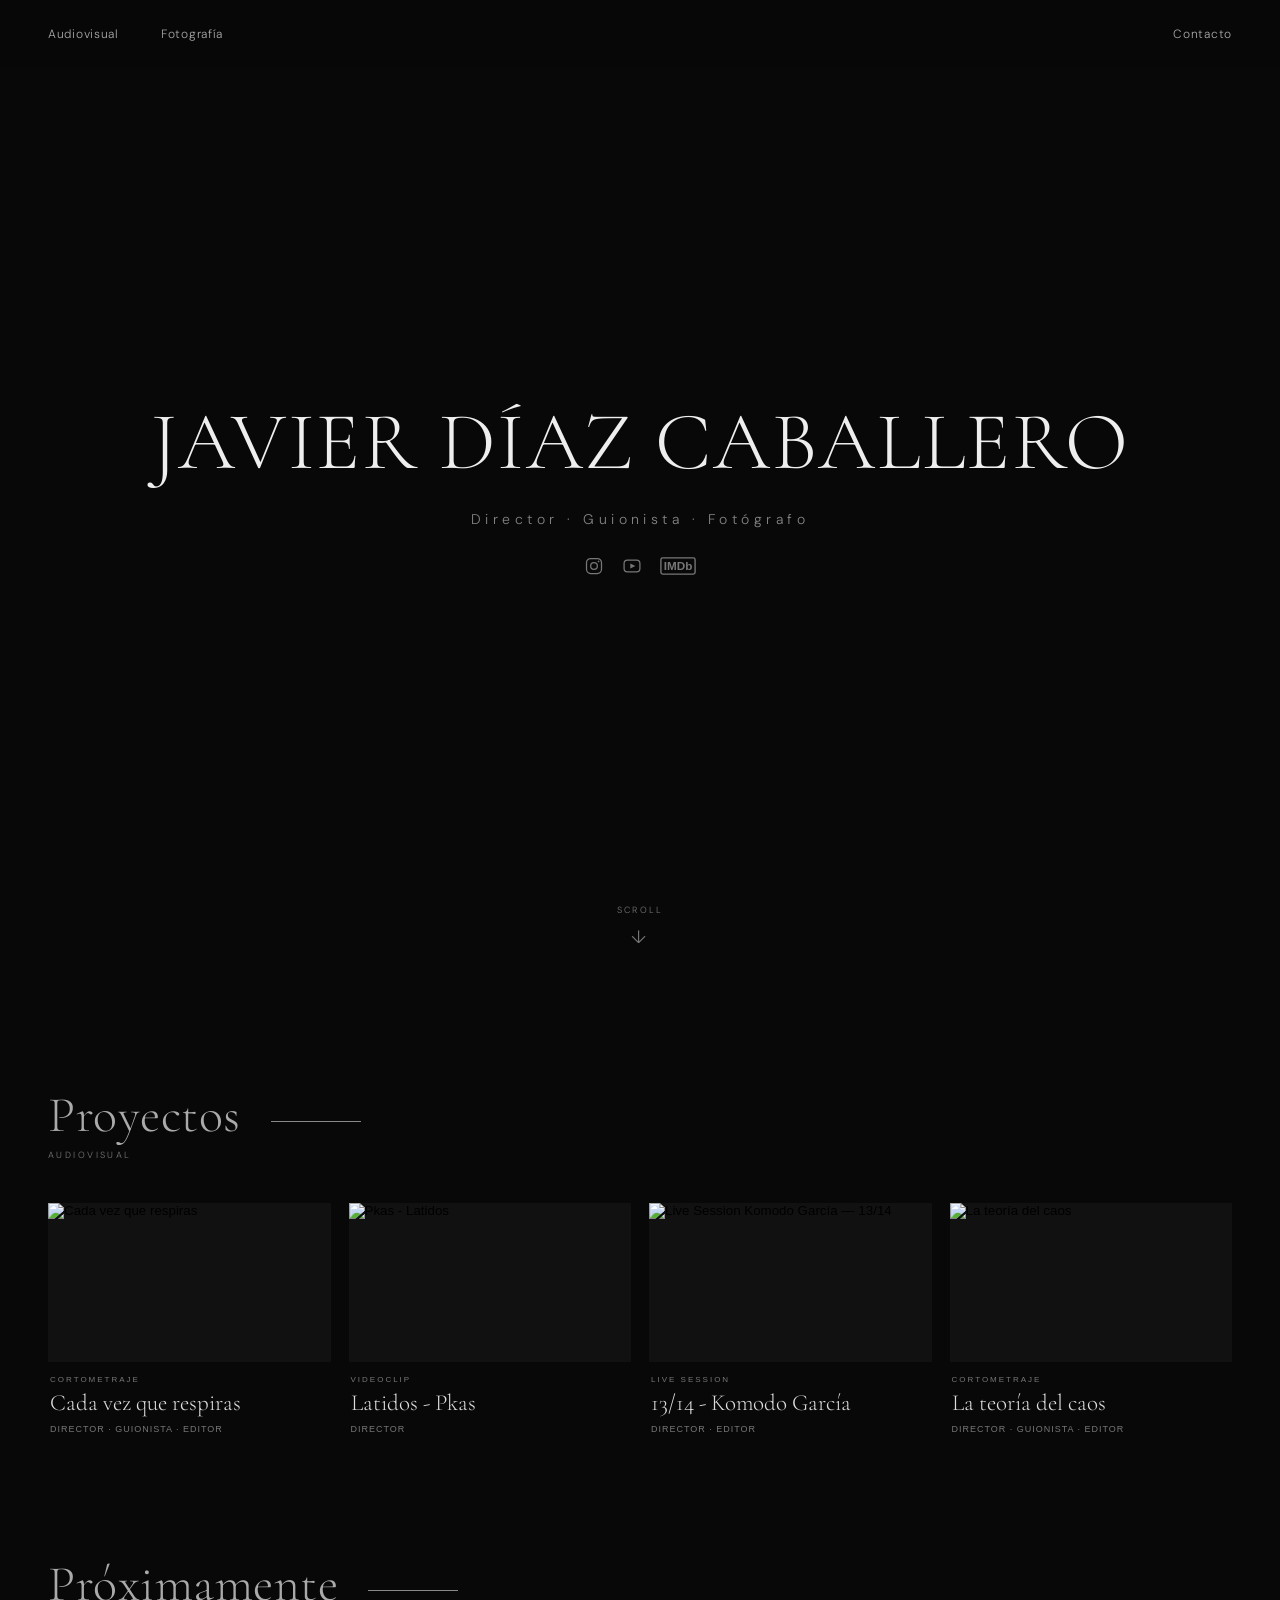
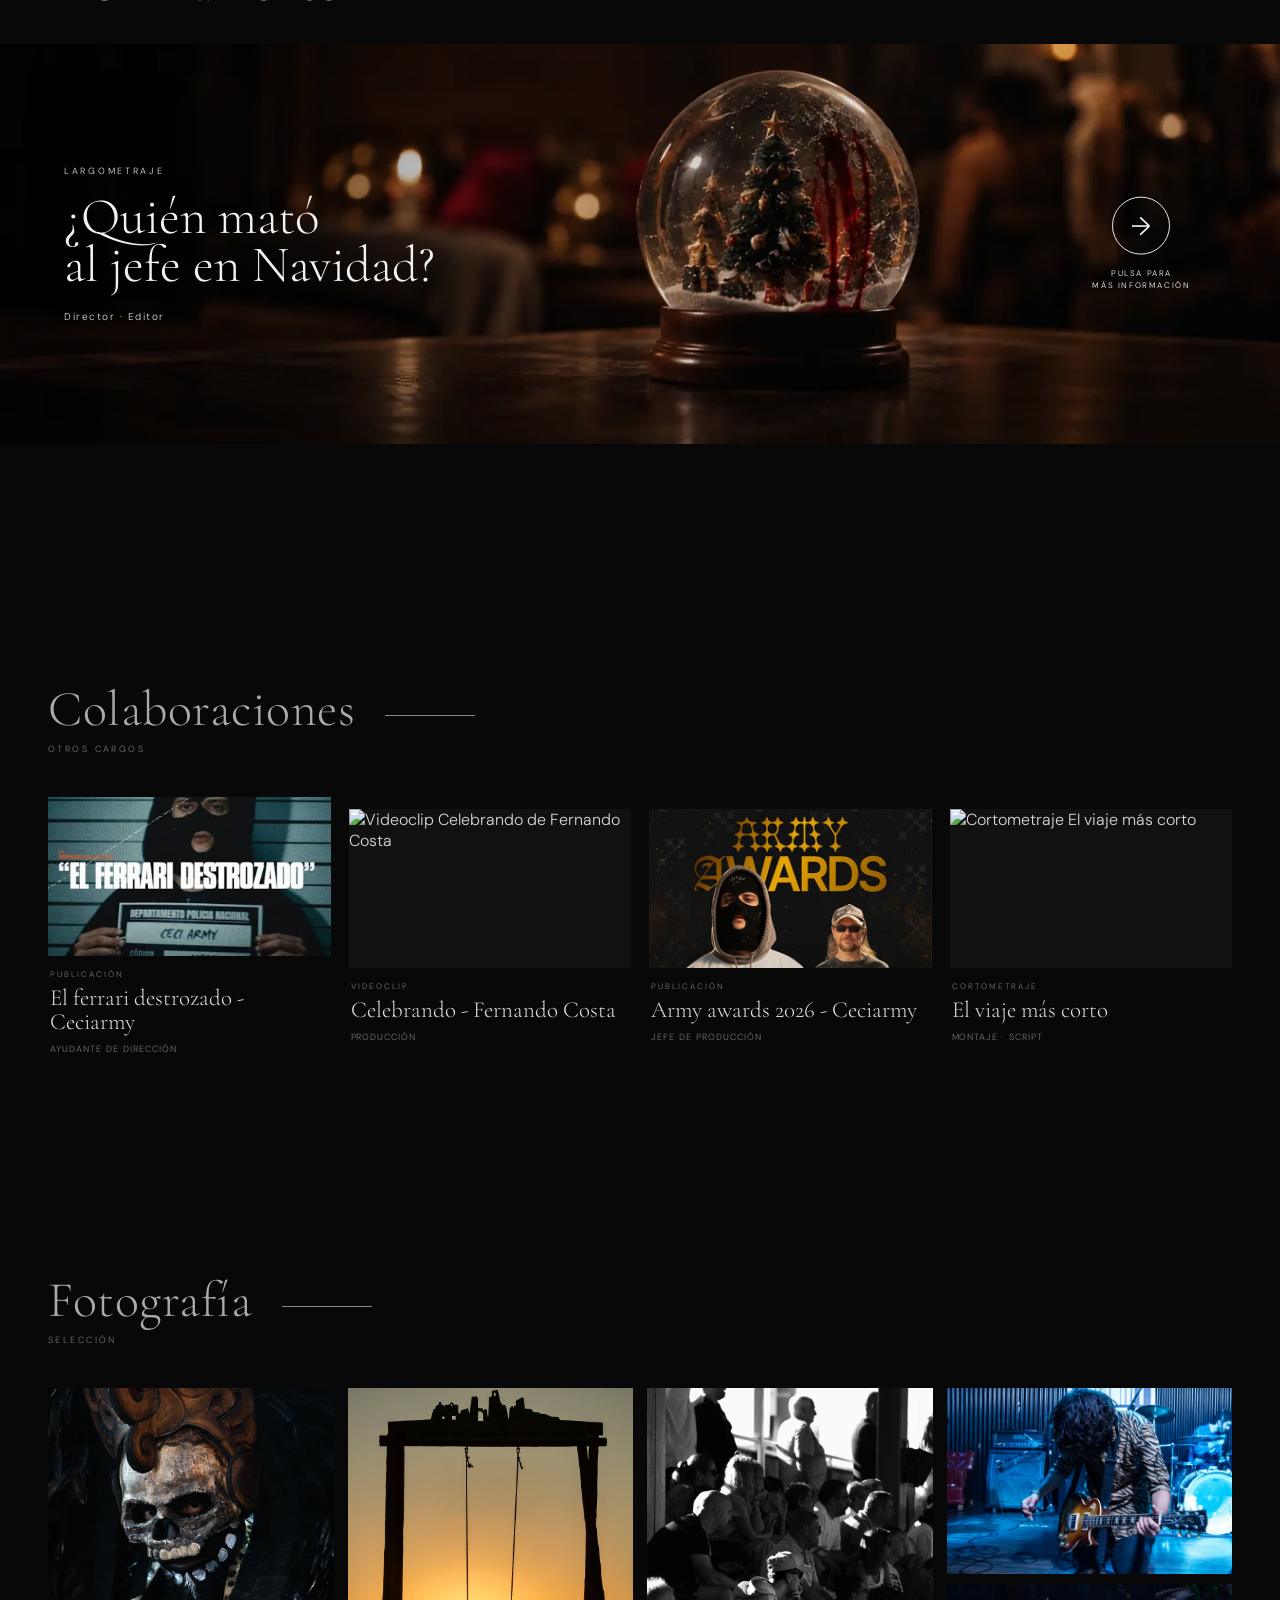
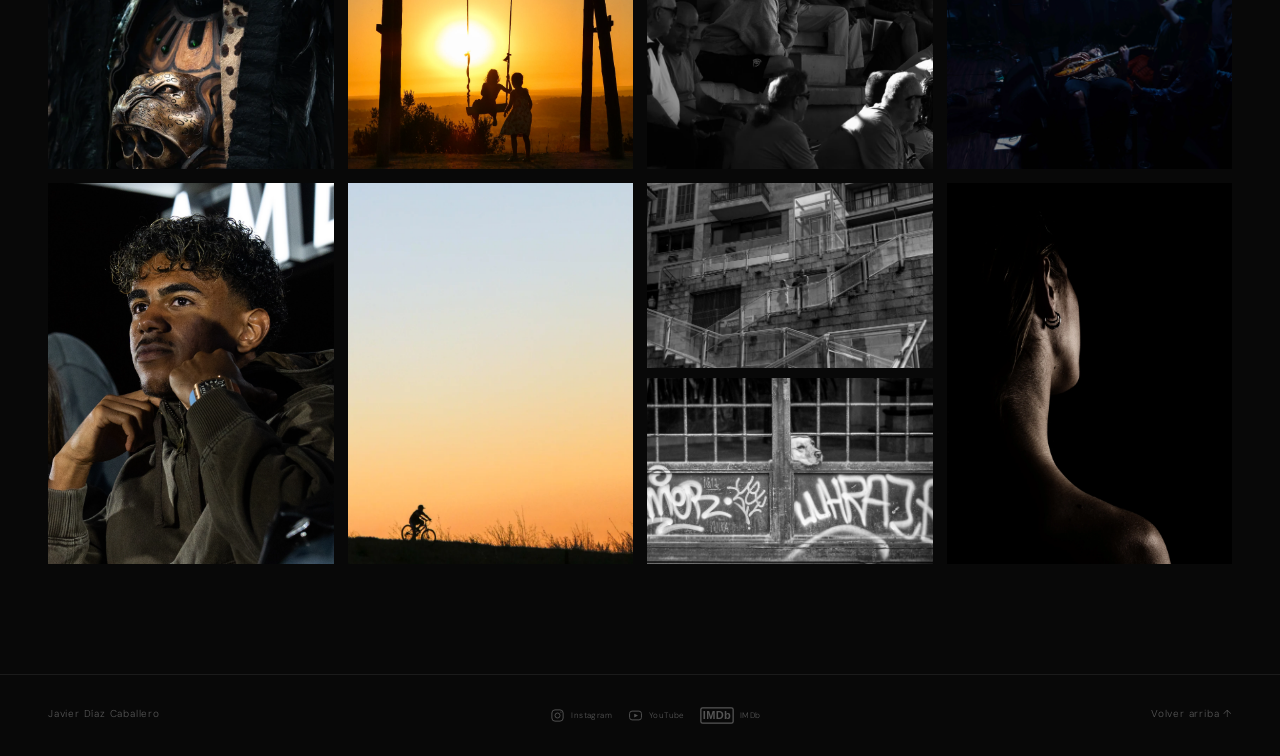
==== commit dee8efc7: "Update portfolio roles and SEO title" ====
--- a/index.html
+++ b/index.html
@@ -2,10 +2,22 @@
 <html lang="es">
 
 <head>
+  <link rel="icon" type="image/png" href="/im%C3%A1genes/logo-J-circulo-negro-solido.png">
+  <link rel="apple-touch-icon" href="/im%C3%A1genes/logo-J-circulo-negro-solido.png">
   <meta charset="UTF-8">
   <meta name="viewport" content="width=device-width, initial-scale=1.0">
-  <title>Javier Díaz Caballero | Director, guionista, fotógrafo y editor</title>
-  <meta name="description" content="Portfolio audiovisual y fotográfico de Javier Díaz Caballero, director, guionista, fotógrafo y editor. Largometrajes, cortometrajes, videoclips y colaboraciones.">
+  <title>Javier Díaz Caballero | Director · Guionista · Fotógrafo</title>
+  <meta name="description" content="Portfolio audiovisual y fotográfico de Javier Díaz Caballero: director · guionista · fotógrafo. Largometrajes, cortometrajes, videoclips y colaboraciones.">
+  <link rel="canonical" href="https://javierdiazcaballero.com/">
+  <meta property="og:type" content="website">
+  <meta property="og:locale" content="es_ES">
+  <meta property="og:site_name" content="Javier Díaz Caballero">
+  <meta property="og:title" content="Javier Díaz Caballero | Director · Guionista · Fotógrafo">
+  <meta property="og:description" content="Portfolio audiovisual y fotográfico de Javier Díaz Caballero: director · guionista · fotógrafo. Largometrajes, cortometrajes, videoclips y colaboraciones.">
+  <meta property="og:url" content="https://javierdiazcaballero.com/">
+  <meta name="twitter:card" content="summary">
+  <meta name="twitter:title" content="Javier Díaz Caballero | Director · Guionista · Fotógrafo">
+  <meta name="twitter:description" content="Portfolio audiovisual y fotográfico de Javier Díaz Caballero: director · guionista · fotógrafo. Largometrajes, cortometrajes, videoclips y colaboraciones.">
   <meta name="theme-color" content="#080808">
   <link rel="preconnect" href="https://fonts.googleapis.com">
   <link rel="preconnect" href="https://fonts.gstatic.com" crossorigin>
@@ -29,7 +41,7 @@
   <section class="hero" id="inicio">
     <div class="hero-content">
       <h1 id="hero-name">JAVIER DÍAZ CABALLERO</h1>
-      <div class="hero-subtitle">Director · Guionista · Editor · Fotógrafo</div>
+      <div class="hero-subtitle">Director · Guionista · Fotógrafo</div>
       <div class="hero-socials">
         <a href="https://www.instagram.com/javierdiazcaballero/" target="_blank" rel="noopener noreferrer" aria-label="Instagram">
           <svg viewBox="0 0 24 24" aria-hidden="true" style="width:20px;height:20px">
@@ -224,7 +236,7 @@
     <div class="video-modal-content" role="dialog" aria-modal="true">
       <button type="button" class="video-modal-close" id="video-modal-close" aria-label="Cerrar vídeo">×</button>
       <div class="video-frame">
-        <iframe id="video-iframe" src="" title="Vídeo" allow="autoplay; encrypted-media; picture-in-picture; web-share; clipboard-write"></iframe>
+        <iframe id="video-iframe" src="" title="Vídeo" allow="autoplay; encrypted-media; picture-in-picture; web-share; clipboard-write; fullscreen" allowfullscreen></iframe>
       </div>
     </div>
   </div>
